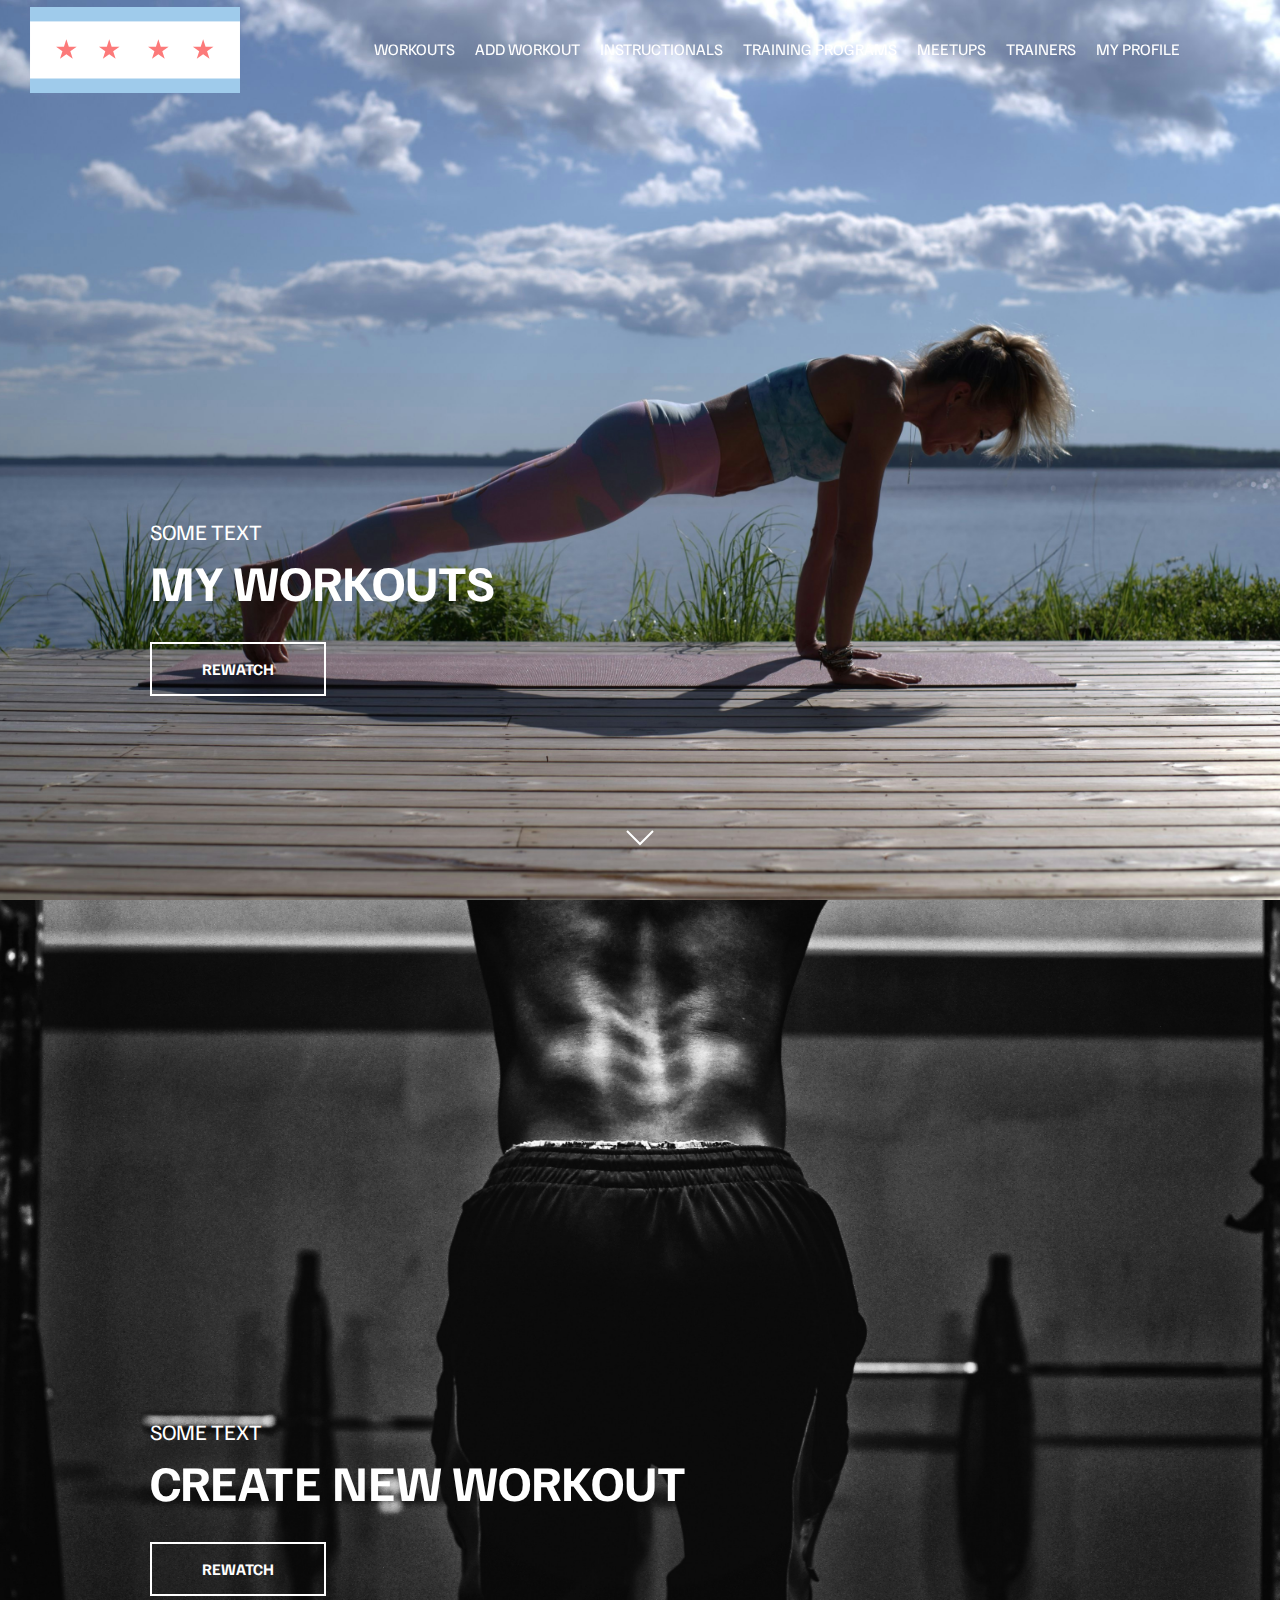
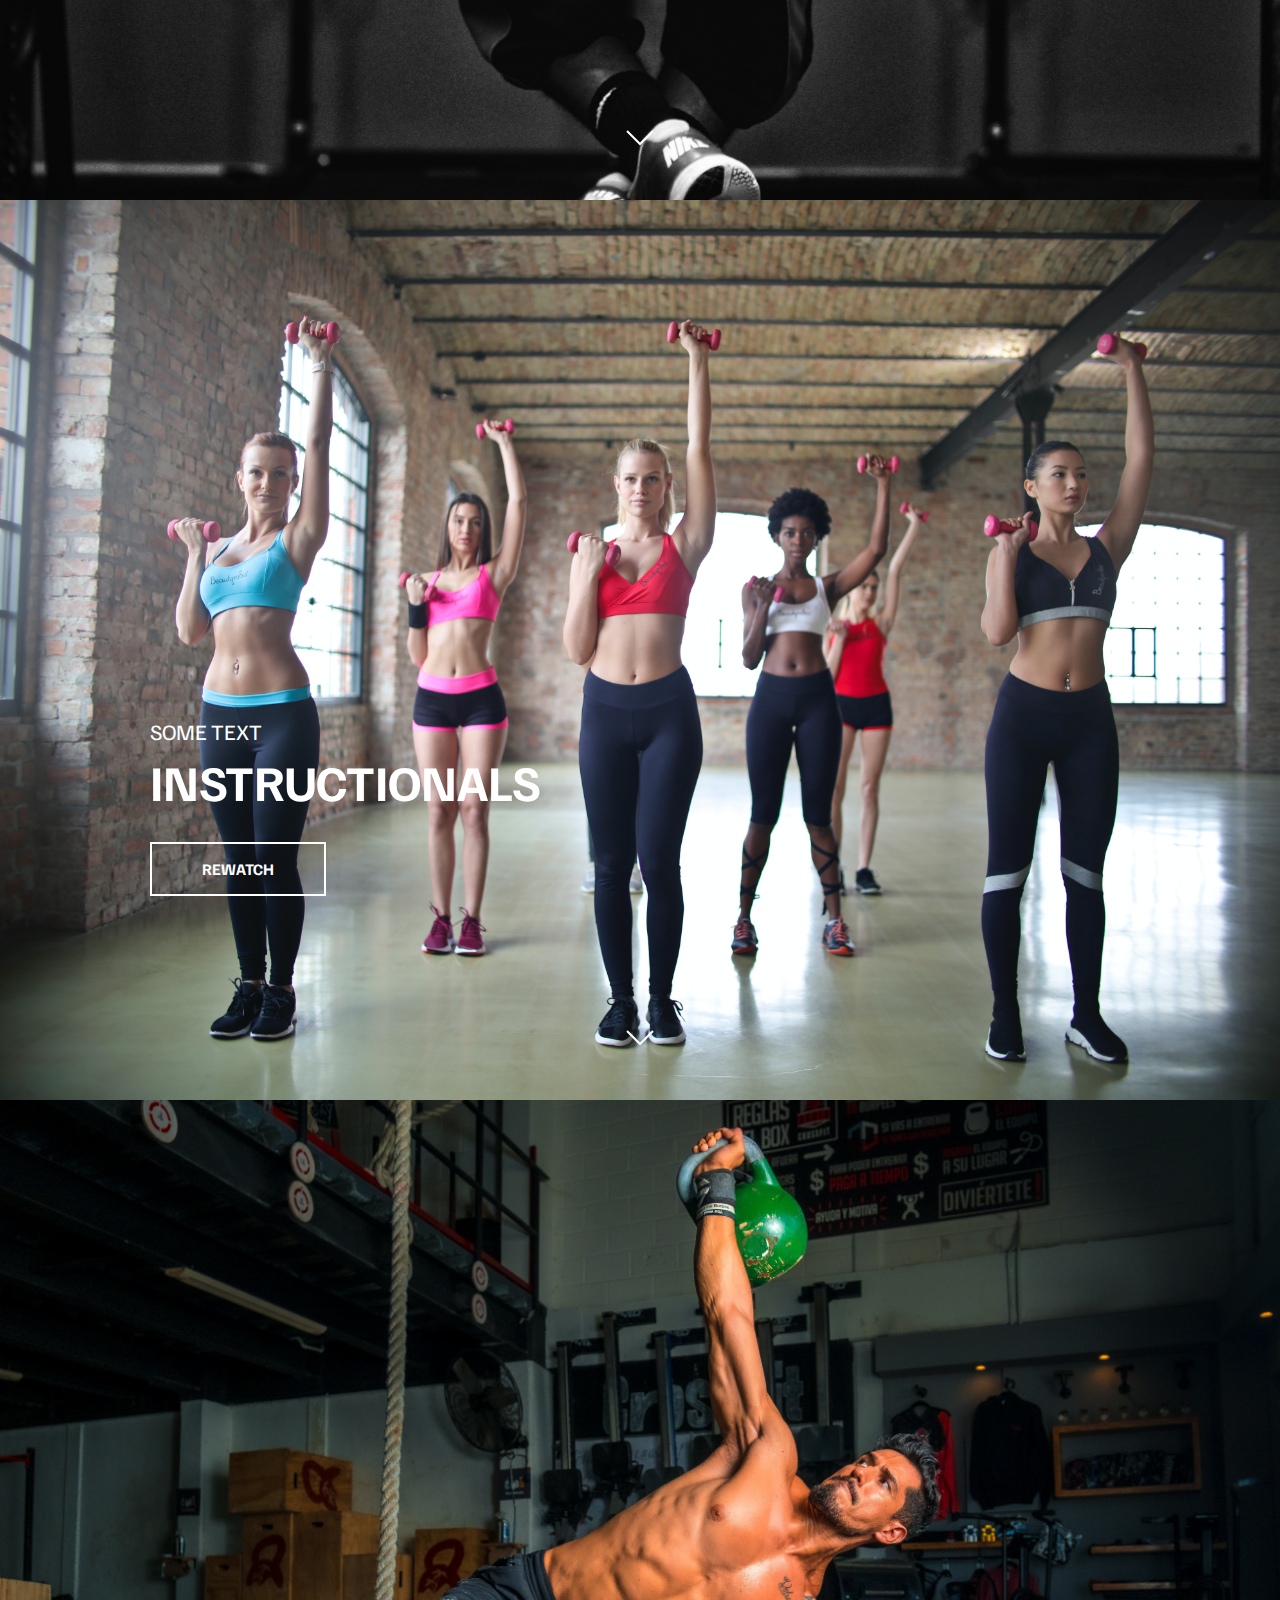
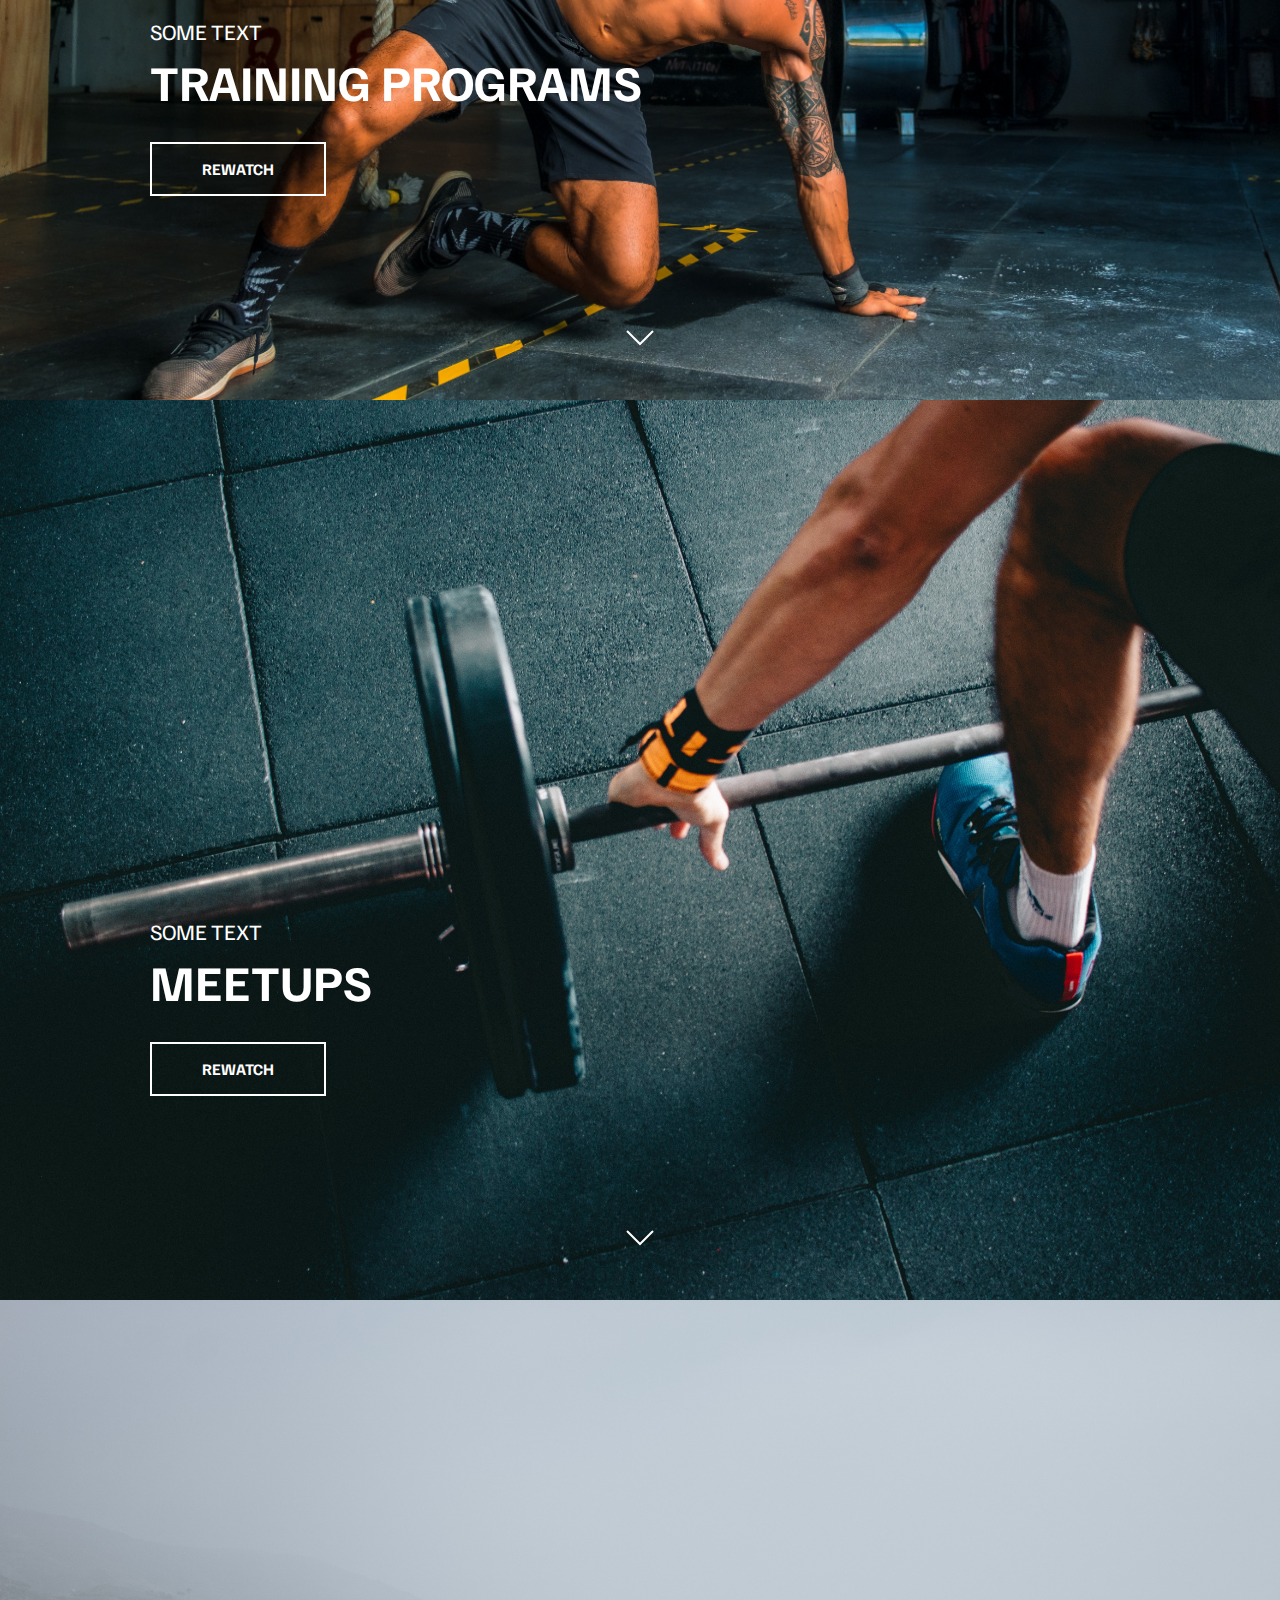
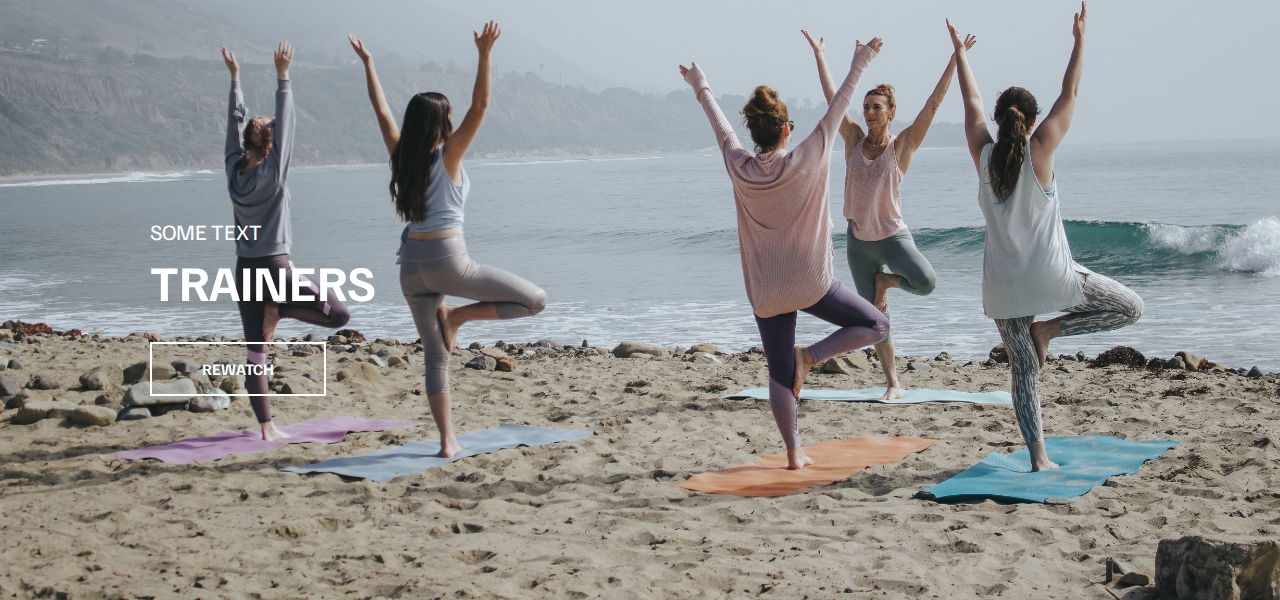
==== index.html @ b6c17e75 "Initial rendering" ====
<!DOCTYPE html>
<html lang="en">
<head>
    <meta charset="UTF-8">
    <meta name="viewport" content="width=device-width, initial-scale=1.0">
    <link rel="stylesheet" href="css/style.css" />
    <script src="js/script.js"></script>
    <title>Fit Friend</title>
</head>
<body>
    <header class="main-header">
        <div class="logo">
            <a href="index.html"></a>
                <img src="img/logo2.svg" alt="FitFriend" />
        </div>
        <nav class="desktop-main-menu">
            <ul>
                <li><a href="workouts.html">Workouts</a></li>
                <li><a href="create-workout.html">Add Workout</a></li>
                <li><a href="instruction.html">Instructionals</a></li>
                <li><a href="training-programs.html">Training Programs</a></li>
                <li><a href="meetups.html">Meetups</a></li>
                <li><a href="trainers.html">Trainers</a></li>
                <li><a href="profile.html">My Profile</a></li>
            </ul>
        </nav>
    </header>

    <!-- Section A -->
    <section class="section-a">
        <div class="section-inner">
            <h4>Some text</h4>
            <h2>My Workouts</h2>
            <a href="#" class="btn">
                <div class="hover"></div>
                <span>Rewatch</span>    
            </a>
        </div>

        <div class="scroll-arrow">
            <svg width="30px" height="20px">
                <path
                    stroke="#ffffff"
                    fill="none"
                    stroke-width="2px"
                    d="M2.000,5.000 L15.000,18.000 L28.000,5.000 "
                ></path>
            </svg>
        </div>
    </section>

    <section class="section-b">
        <div class="section-inner">
            <h4>Some text</h4>
            <h2>Create New Workout</h2>
            <a href="#" class="btn">
                <div class="hover"></div>
                <span>Rewatch</span>    
            </a>
        </div>

        <div class="scroll-arrow">
            <svg width="30px" height="20px">
                <path
                    stroke="#ffffff"
                    fill="none"
                    stroke-width="2px"
                    d="M2.000,5.000 L15.000,18.000 L28.000,5.000 "
                ></path>
            </svg>
        </div>
    </section>

    <section class="section-c">
        <div class="section-inner">
            <h4>Some text</h4>
            <h2>Instructionals</h2>
            <a href="#" class="btn">
                <div class="hover"></div>
                <span>Rewatch</span>    
            </a>
        </div>

        <div class="scroll-arrow">
            <svg width="30px" height="20px">
                <path
                    stroke="#ffffff"
                    fill="none"
                    stroke-width="2px"
                    d="M2.000,5.000 L15.000,18.000 L28.000,5.000 "
                ></path>
            </svg>
        </div>
    </section>

    <section class="section-d">
        <div class="section-inner">
            <h4>Some text</h4>
            <h2>Training Programs</h2>
            <a href="#" class="btn">
                <div class="hover"></div>
                <span>Rewatch</span>    
            </a>
        </div>

        <div class="scroll-arrow">
            <svg width="30px" height="20px">
                <path
                    stroke="#ffffff"
                    fill="none"
                    stroke-width="2px"
                    d="M2.000,5.000 L15.000,18.000 L28.000,5.000 "
                ></path>
            </svg>
        </div>
    </section>

    <section class="section-e">
        <div class="section-inner">
            <h4>Some text</h4>
            <h2>Meetups</h2>
            <a href="#" class="btn">
                <div class="hover"></div>
                <span>Rewatch</span>    
            </a>
        </div>

        <div class="scroll-arrow">
            <svg width="30px" height="20px">
                <path
                    stroke="#ffffff"
                    fill="none"
                    stroke-width="2px"
                    d="M2.000,5.000 L15.000,18.000 L28.000,5.000 "
                ></path>
            </svg>
        </div>
    </section>

    <section class="section-f">
        <div class="section-inner">
            <h4>Some text</h4>
            <h2>Trainers</h2>
            <a href="#" class="btn">
                <div class="hover"></div>
                <span>Rewatch</span>    
            </a>
        </div>
    </section>
</body>
</html>
---- css/style.css ----
@import url('https://fonts.googleapis.com/css2?family=Familjen+Grotesk:wght@400;600;700&family=Inter&display=swap');

*, *::before, *::after {
    margin: 0;
    padding: 0;
    box-sizing: border-box;
}


body {
    font-family: 'Familjen Grotesk', sans-serif;
    background: #000;
    color: #fff;
}

a {
    text-decoration: none;
    color: #fff;
}

ul {
    list-style: none;
}

.main-header {
    position: fixed;
    top: 0;
    left: 0;
    width: 100%;
    z-index: 3;
    display: flex;
    justify-content: space-between;
    align-items: center;
    text-transform: uppercase;
    height: 100px;
    padding: 0 30px;
}

.logo {
    width: 210px;
    height: auto;

}

.logo img {
    display: block;
    width: 100%;
    height: auto;
}

.desktop-main-menu {
    margin-right: 50px;
}

.desktop-main-menu ul {
    display: flex;

}

.desktop-main-menu li {
    position: relative;
    margin-right: 20px;
    padding-bottom: 2px;
}

.desktop-main-menu ul li a::after {
    content: '';
    position: absolute;
    bottom: 0;
    left: 0;
    width: 100%;
    height: 1px;
    background: #fff;
    transform: scaleX(0);
    transition: transform 0.6s cubic-bezier(0.19,1,0.22,1);
}

.desktop-main-menu ul li a:hover::after {
    transform: scaleX(1);
}

/* Sections */
section {
    position: relative;
    height: 100vh;
    background-position: center center;
    background-repeat: no-repeat;
    background-size: cover;
    text-transform: uppercase;
}

.section-inner {
    position: absolute;
    bottom: 200px;
    left: 150px;
    max-width: 560px;
}

.section-inner h4 {
    font-size: 22px;
    margin-bottom: 5px;
    font-weight: 300;
    animation: fadeInUp 0.5s ease-in-out;
}

.section-inner h2 {
    font-size: 50px;
    font-weight: 700;
    margin-bottom: 20px;
    animation: fadeInUp 0.5s ease-in-out 0.2s;
    animation-fill-mode: both; 
}

.section-inner a {
    animation: fadeInUp 0.5s ease-in-out 0.4s;
    animation-fill-mode: both;
}

/* Background Images */
.section-a {
    background-image: url('../img/beachworkout.jpg');
}
.section-b {
    background-image: url('../img/addworkout.jpg');
}
.section-c {
    background-image: url('../img/groupworkout.jpg');
}
.section-d {
    background-image: url('../img/instructionals.jpg');
}
.section-e {
    background-image: url('../img/createworkout.jpg');
}
.section-f {
    background-image: url('../img/meetups.jpg');
}

.btn {
    position: relative;
    display: inline-block;
    cursor: pointer;
    text-align: center;
    min-width: 130px;
    padding: 15px 50px;
    margin-top: 10px;
    border: 2px solid #fff;
    text-transform: uppercase;
    font-weight: bold;
    overflow: hidden;
    z-index: 2;
}

.btn:hover span {
    color: #000;
}

.btn .hover {
    position: absolute;
    top: 0;
    left: 0;
    width: 100%;
    height: 100%;
    background-color: #fff;
    color: #000;
    z-index: -1;
    transform: translateY(100%);
    transition: transform 0.6s cubic-bezier(0.19,1,0.22,1);
}

.btn:hover .hover {
    transform: translateY(0);
}

.scroll-arrow {
    position: absolute;
    bottom: 50px;
    left: 50%;
    transform: translateX(-50%);
    animation: fadeBounce 5s infinite;
}

/* Animations */

@keyframes fadeInUp {
    0% {
        opacity: 0;
        transform: translateY(140px);
    }

    100% {
        opacity: 1;
        transform: translateY(0);

    }
}

@keyframes fadeBounce {
    0%,
    20%,
    50%,
    80%,
    100% {
        opacity: 0;
        transform: translateY(-20px);
    }

    40% {
        opacity: 1;
        transform: translateY(0);
    }
}
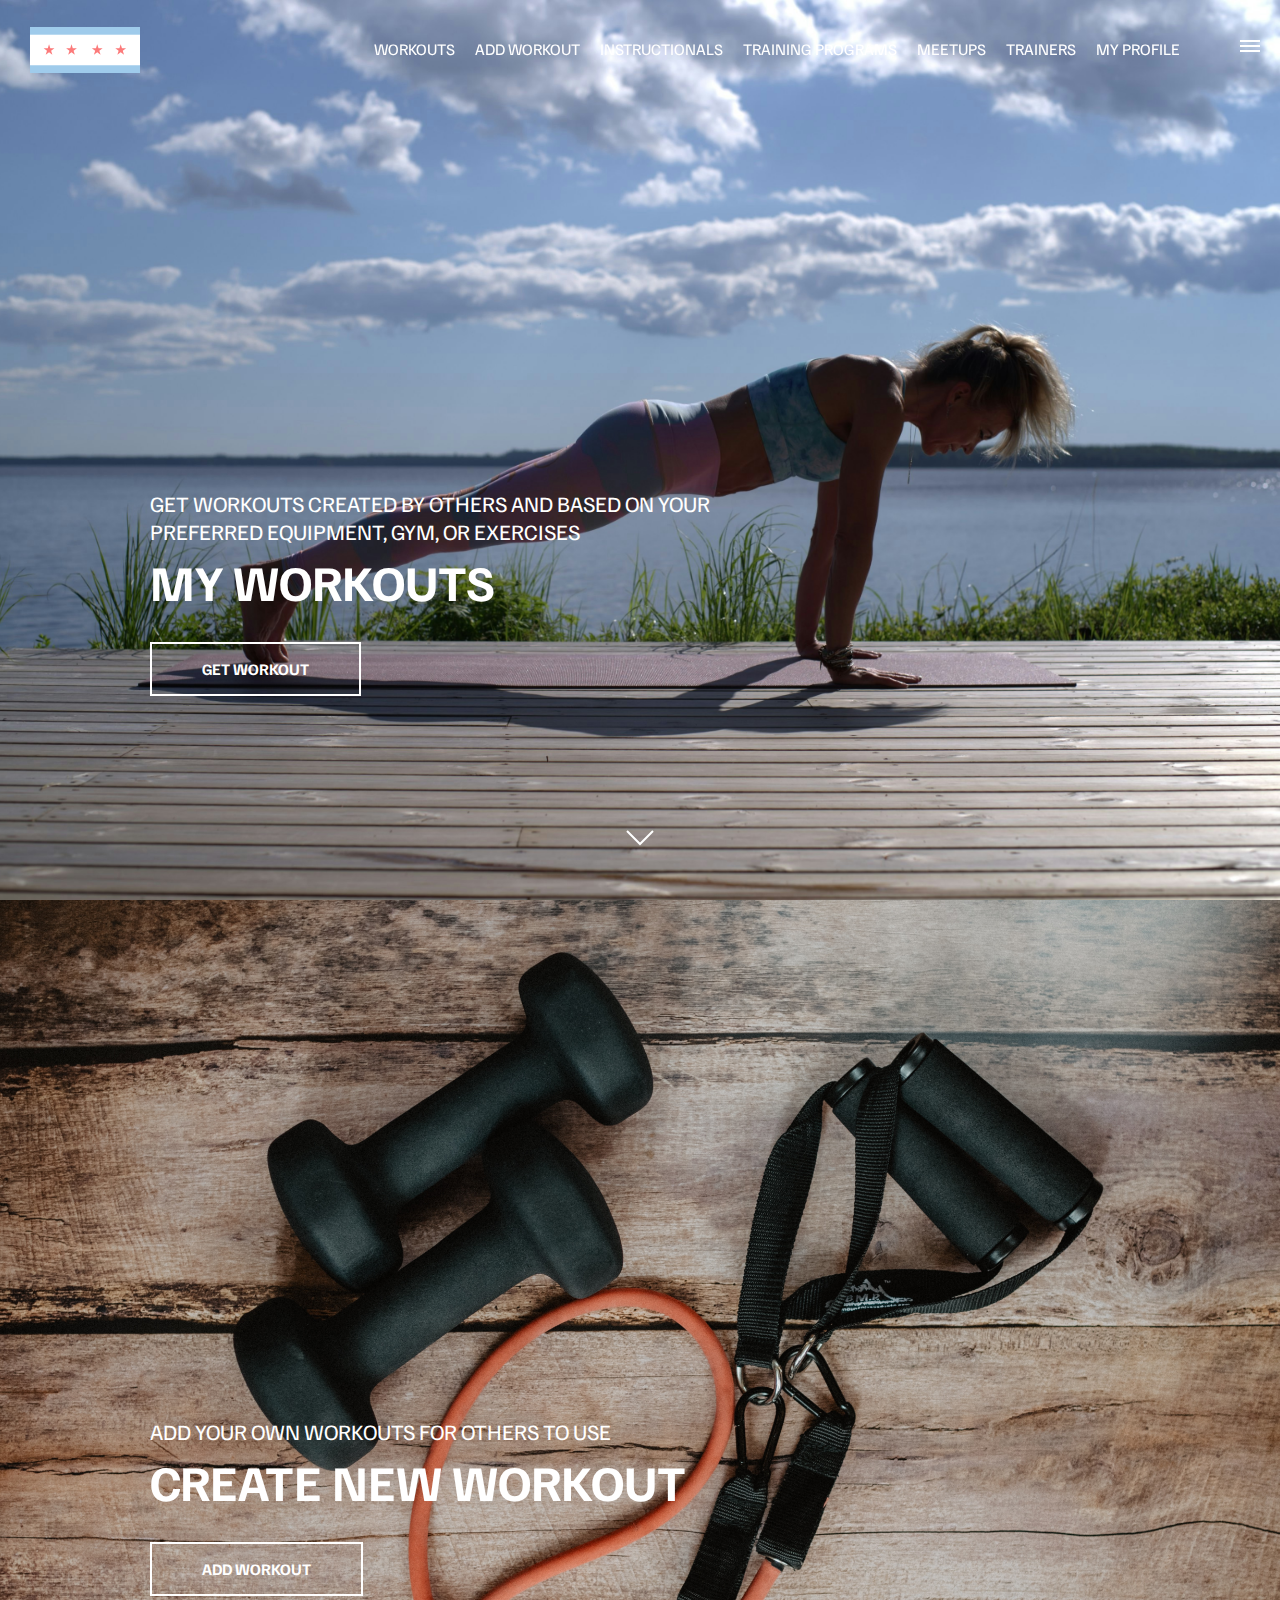
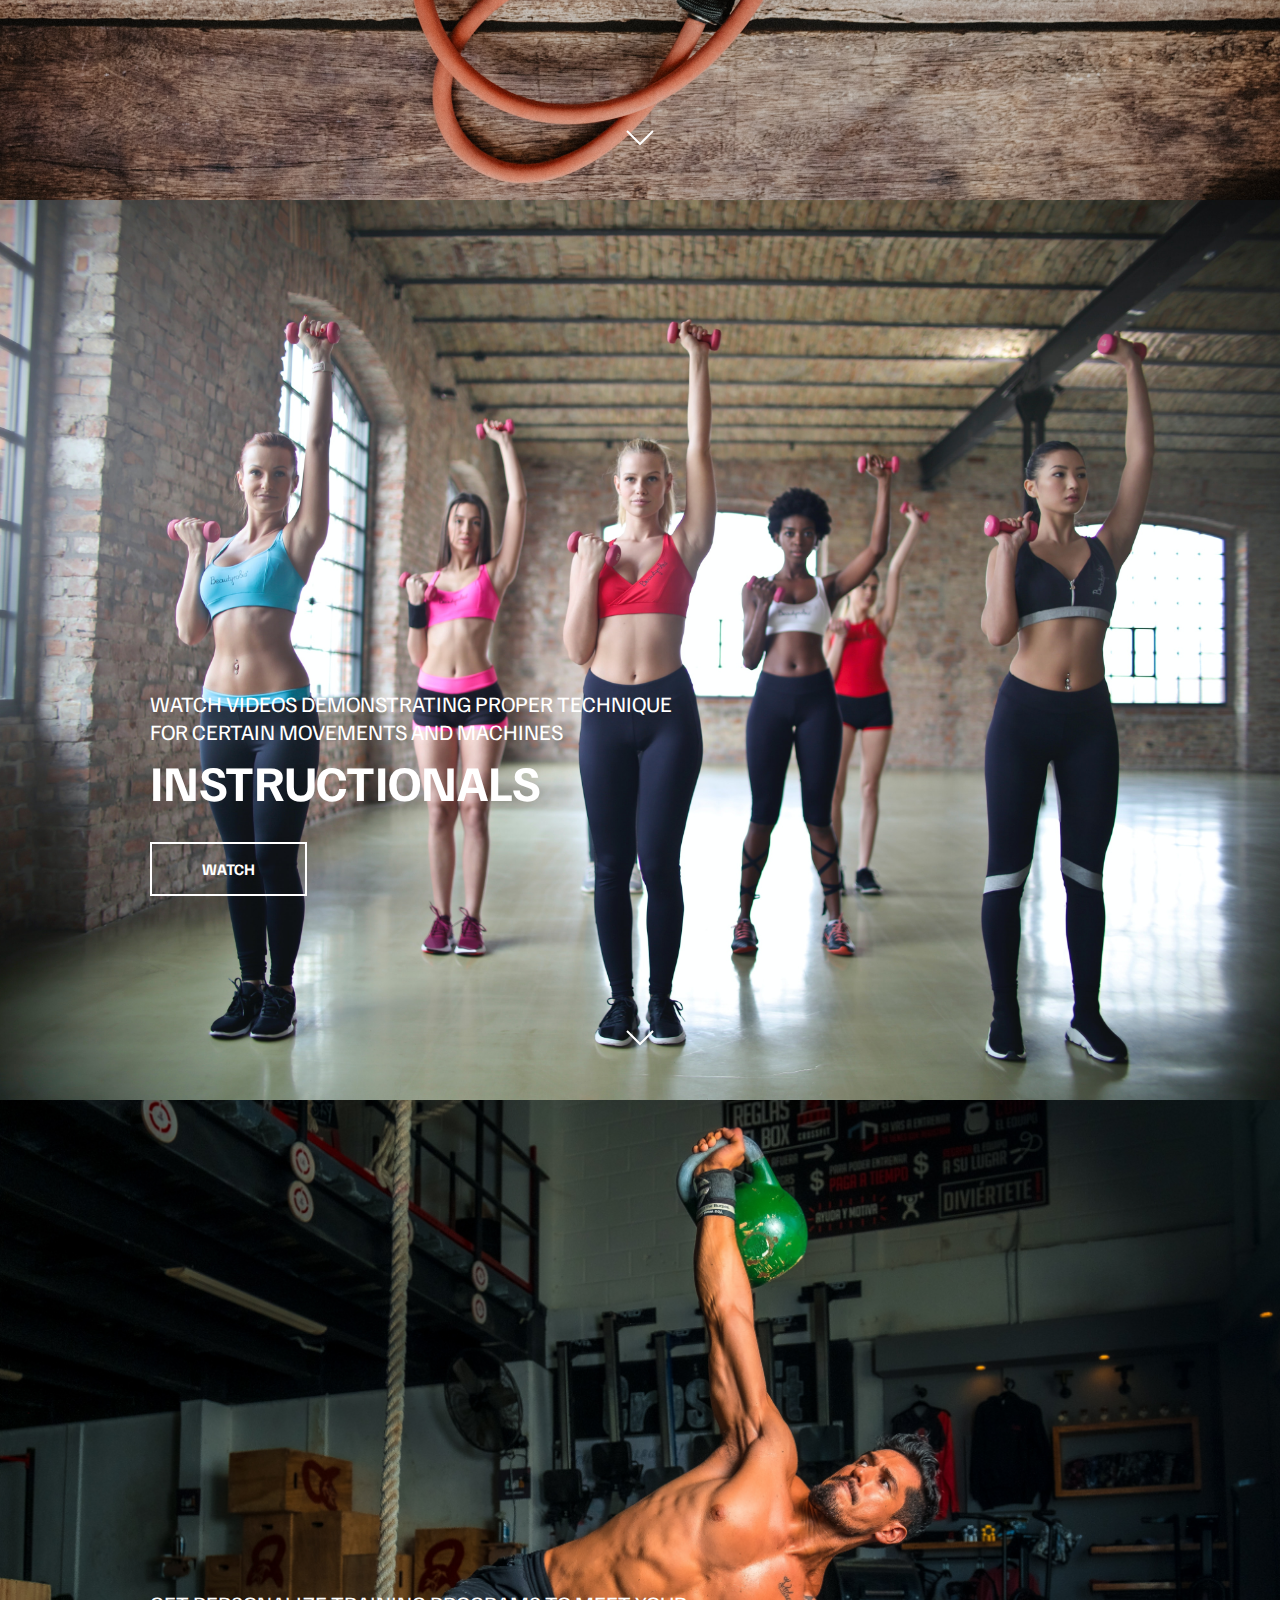
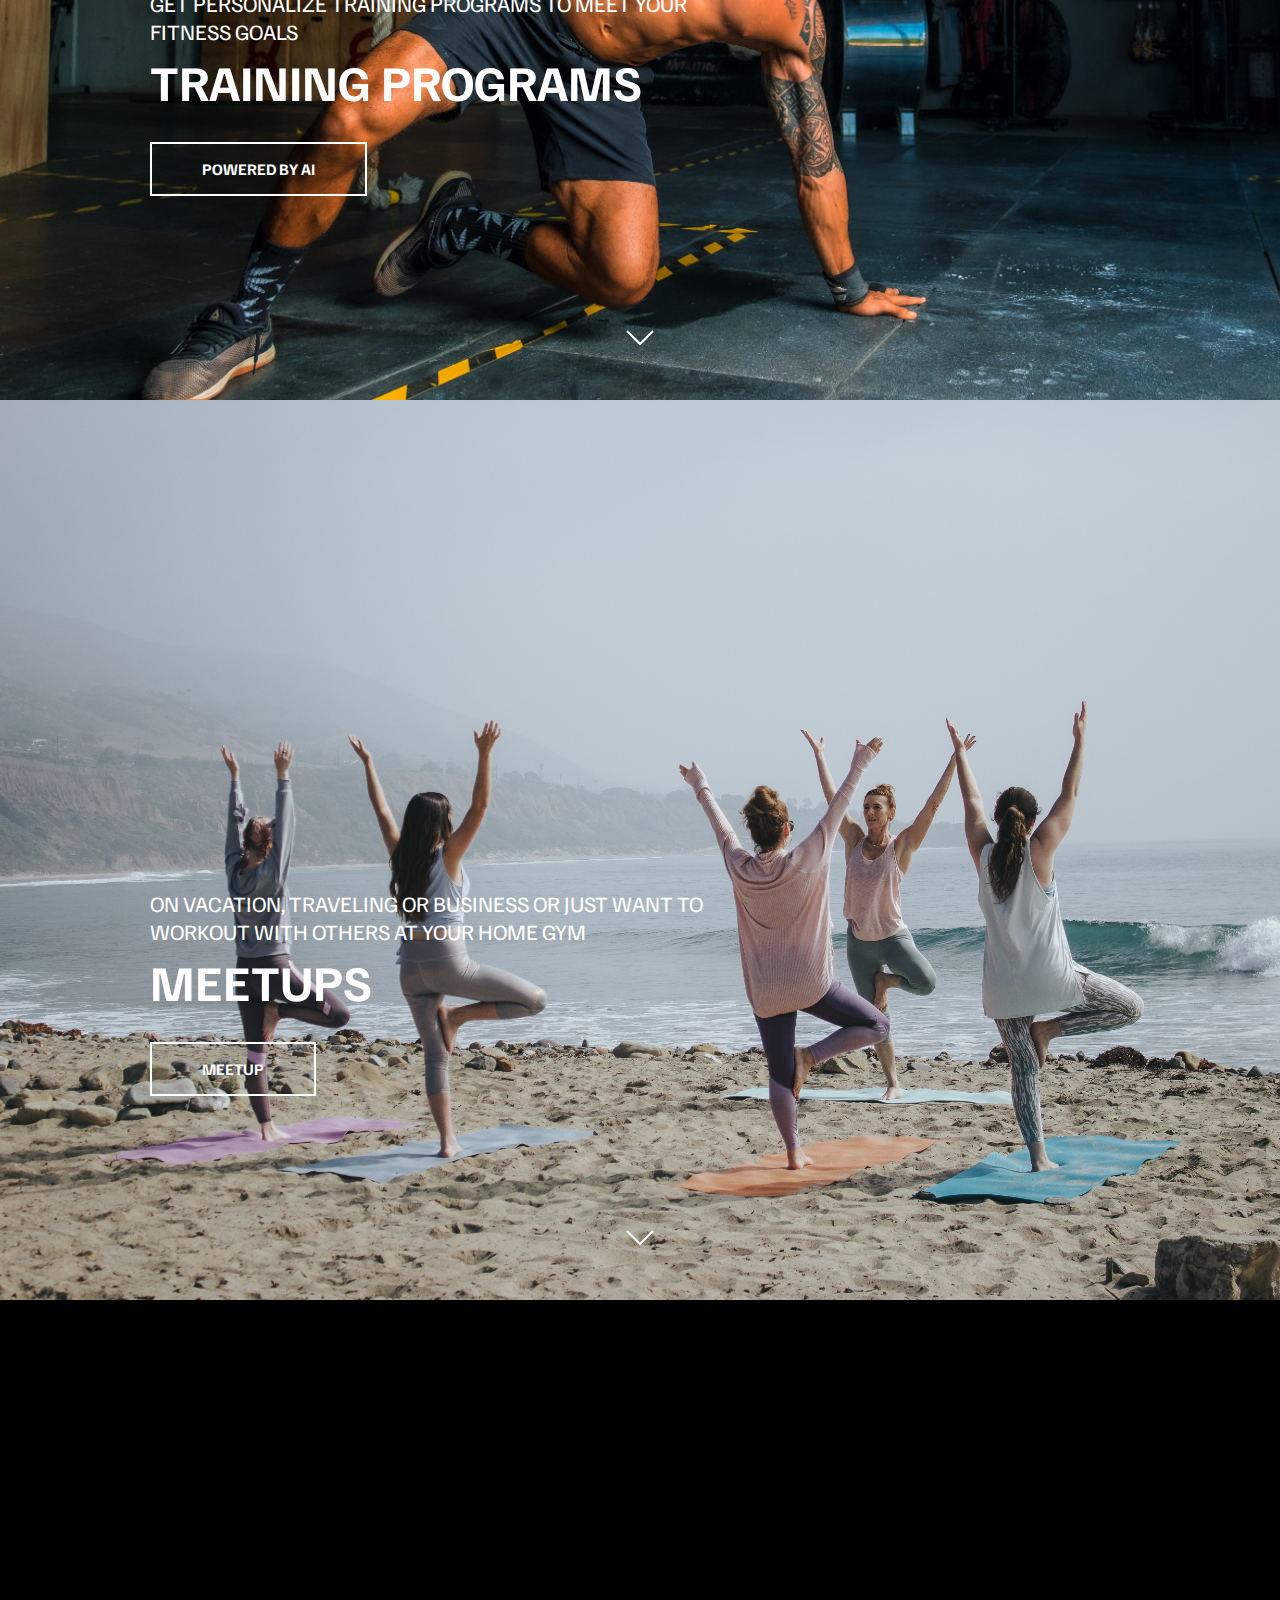
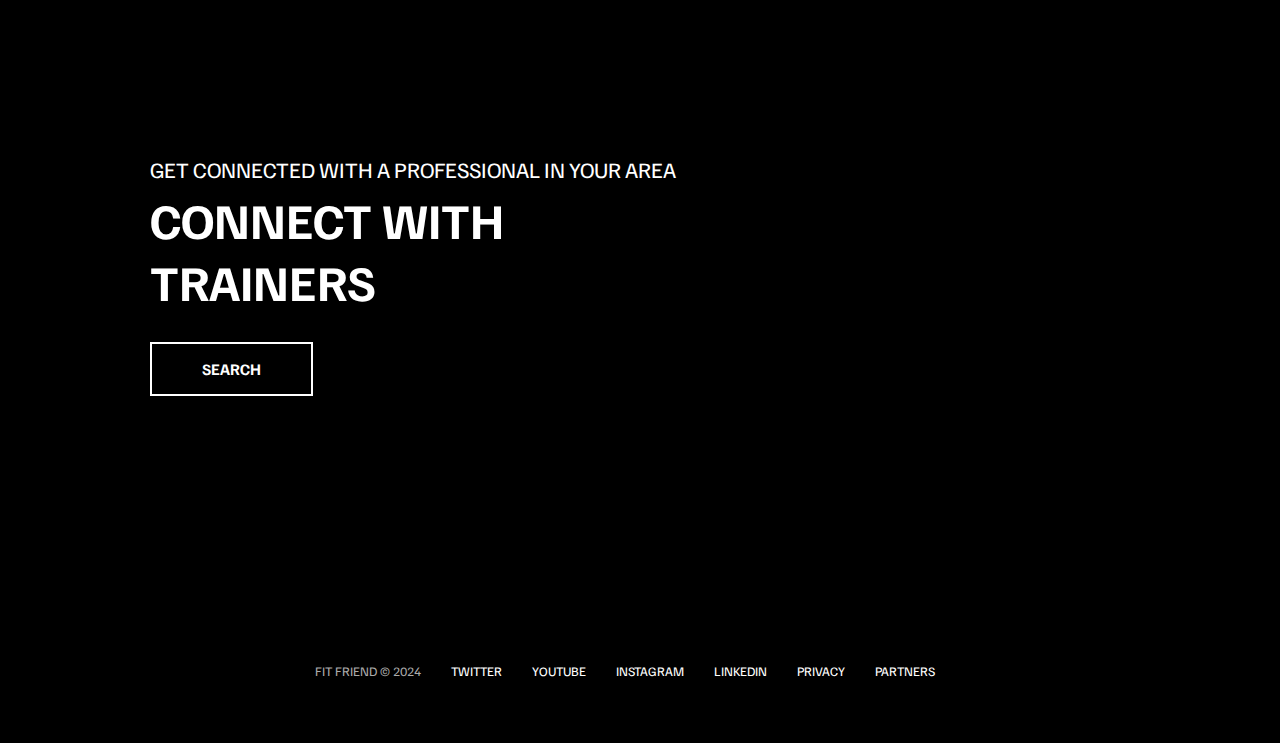
==== commit 24846c48: "Updated pages and styling" ====
--- a/index.html
+++ b/index.html
@@ -4,10 +4,28 @@
     <meta charset="UTF-8">
     <meta name="viewport" content="width=device-width, initial-scale=1.0">
     <link rel="stylesheet" href="css/style.css" />
-    <script src="js/script.js"></script>
+    <script src="js/script.js" defer></script>
     <title>Fit Friend</title>
 </head>
 <body>
+    <div id="overlay"></div>
+    <div id="mobile-menu" class="mobile-main-menu">
+        <ul>
+            <li><a href="#">About</a></li>
+            <li><a href="#">Contact</a></li>
+            <li><a href="#">Careers</a></li>
+            <li><a href="#">Mission</a></li>
+            <li><a href="#">Shop</a></li>
+
+            <li class="mobile-only"><a href="workouts.html">Workouts</a></li>
+            <li class="mobile-only"><a href="create-workout.html">Add Workout</a></li>
+            <li class="mobile-only"><a href="instruction.html">Instructionals</a></li>
+            <li class="mobile-only"><a href="training-programs.html">Training Programs</a></li>
+            <li class="mobile-only"><a href="meetups.html">Meetups</a></li>
+            <li class="mobile-only"><a href="trainers.html">Trainers</a></li>
+            <li class="mobile-only"><a href="profile.html">My Profile</a></li>
+        </ul>
+    </div>
     <header class="main-header">
         <div class="logo">
             <a href="index.html"></a>
@@ -26,14 +44,21 @@
         </nav>
     </header>
 
+    <!-- Hamburger Menu -->
+    <button id="menu-btn" class="hamburger" type="button">
+        <span class="hamburger-top"></span>
+        <span class="hamburger-middle"></span>
+        <span class="hamburger-bottom"></span>
+    </button>
+
     <!-- Section A -->
     <section class="section-a">
         <div class="section-inner">
-            <h4>Some text</h4>
+            <h4>Get workouts created by others and based on your preferred equipment, gym, or exercises</h4>
             <h2>My Workouts</h2>
             <a href="#" class="btn">
                 <div class="hover"></div>
-                <span>Rewatch</span>    
+                <span>Get Workout</span>    
             </a>
         </div>
 
@@ -51,11 +76,11 @@
 
     <section class="section-b">
         <div class="section-inner">
-            <h4>Some text</h4>
+            <h4>Add your own workouts for others to use</h4>
             <h2>Create New Workout</h2>
             <a href="#" class="btn">
                 <div class="hover"></div>
-                <span>Rewatch</span>    
+                <span>Add Workout</span>    
             </a>
         </div>
 
@@ -73,11 +98,11 @@
 
     <section class="section-c">
         <div class="section-inner">
-            <h4>Some text</h4>
+            <h4>Watch videos demonstrating proper technique for certain movements and machines</h4>
             <h2>Instructionals</h2>
             <a href="#" class="btn">
                 <div class="hover"></div>
-                <span>Rewatch</span>    
+                <span>Watch</span>    
             </a>
         </div>
 
@@ -95,11 +120,11 @@
 
     <section class="section-d">
         <div class="section-inner">
-            <h4>Some text</h4>
+            <h4>Get personalize training programs to meet your fitness goals</h4>
             <h2>Training Programs</h2>
             <a href="#" class="btn">
                 <div class="hover"></div>
-                <span>Rewatch</span>    
+                <span>Powered by AI</span>    
             </a>
         </div>
 
@@ -117,11 +142,11 @@
 
     <section class="section-e">
         <div class="section-inner">
-            <h4>Some text</h4>
+            <h4>On vacation, traveling or business or just want to workout with others at your home gym</h4>
             <h2>Meetups</h2>
             <a href="#" class="btn">
                 <div class="hover"></div>
-                <span>Rewatch</span>    
+                <span>Meetup</span>    
             </a>
         </div>
 
@@ -139,13 +164,25 @@
 
     <section class="section-f">
         <div class="section-inner">
-            <h4>Some text</h4>
-            <h2>Trainers</h2>
+            <h4>Get connected with a professional in your area</h4>
+            <h2>Connect with Trainers</h2>
             <a href="#" class="btn">
                 <div class="hover"></div>
-                <span>Rewatch</span>    
+                <span>Search</span>    
             </a>
         </div>
     </section>
+
+    <footer>
+        <ul>
+            <li>Fit Friend &copy; 2024</li>
+            <li><a href="#">Twitter</a></li>
+            <li><a href="#">YouTube</a></li>
+            <li><a href="#">Instagram</a></li>
+            <li><a href="#">LinkedIn</a></li>
+            <li><a href="#">Privacy</a></li>
+            <li><a href="#">Partners</a></li>
+        </ul>
+    </footer>
 </body>
 </html>--- a/css/style.css
+++ b/css/style.css
@@ -37,9 +37,8 @@
 }
 
 .logo {
-    width: 210px;
+    width: 110px;
     height: auto;
-
 }
 
 .logo img {
@@ -54,7 +53,6 @@
 
 .desktop-main-menu ul {
     display: flex;
-
 }
 
 .desktop-main-menu li {
@@ -121,7 +119,7 @@
     background-image: url('../img/beachworkout.jpg');
 }
 .section-b {
-    background-image: url('../img/addworkout.jpg');
+    background-image: url('../img/exercises.jpg');
 }
 .section-c {
     background-image: url('../img/groupworkout.jpg');
@@ -130,10 +128,10 @@
     background-image: url('../img/instructionals.jpg');
 }
 .section-e {
-    background-image: url('../img/createworkout.jpg');
+    background-image: url('../img/meetups.jpg');
 }
 .section-f {
-    background-image: url('../img/meetups.jpg');
+    background-image: url('../img/trainers.jpg');
 }
 
 .btn {
@@ -180,6 +178,153 @@
     animation: fadeBounce 5s infinite;
 }
 
+/* Footer */
+footer {
+    position: relative;
+    padding: 55px 0;
+}
+
+footer ul {
+    display: flex;
+    justify-content: center;
+    align-items: center;
+    flex-wrap: wrap;
+}
+
+footer ul li {
+    margin-right: 30px;
+    color: #aaa;
+    text-transform: uppercase;
+    font-size: 13px;
+    line-height: 2.5;
+}
+
+footer ul li a{
+    color: #fff;
+    transition: color 0.6s;
+}
+
+footer ul li a:hover {
+    color: #aaa;
+}
+
+/*Hamburger Menu */
+
+.hamburger {
+    position: fixed;
+    top: 40px;
+    right: 20px;
+    z-index: 10;
+    cursor: pointer;
+    width: 20px;
+    height: 20px;
+    background: none;
+    border: none;
+}
+
+.hamburger-top,
+.hamburger-middle,
+.hamburger-bottom {
+    position: absolute;
+    width: 20px;
+    height: 2px;
+    top: 0;
+    left: 0;
+    background: #fff;
+    transition: all 0.5s;
+}
+
+.hamburger-middle {
+    transform: translateY(5px);
+}
+
+.hamburger-bottom {
+    transform: translateY(10px);
+}
+
+/* Transition hamburger to X when open */
+.open {
+    transform: rotate(90deg);
+} 
+
+.open .hamburger-top {
+    transform: rotate(45deg) translateY(6px) translateX(6px);
+}
+
+.open .hamburger-middle {
+    display: none;
+}
+
+.open .hamburger-bottom {
+    transform: rotate(-45deg) translateY(6px) translateX(-6px);
+}
+
+.overlay-show {
+    position: fixed;
+    top: 0;
+    left: 0;
+    width: 100%;
+    height: 100%;
+    background-color: rgba(0,0,0,0.5);
+    z-index: 3;
+}
+
+.stop-scrolling {
+    overflow: hidden;
+}
+
+.mobile-only {
+    display: none;
+}
+
+.mobile-main-menu {
+    position: fixed;
+    top: 0;
+    right: 0;
+    width: 350px;
+    height: 100%;
+    z-index: 4;
+    background: #000;
+    display: flex;
+    align-items: center;
+    justify-content: center;
+    transform: translateX(100%);
+    transition: transform 0.6s cubic-bezier(0.19,1,0.22,1);
+}
+
+/*Bring Menu from right */
+.show-menu {
+    transform: translateX(0);
+}
+
+.mobile-main-menu ul {
+    display: flex;
+    flex-direction: column;
+    align-items: end;
+    justify-content: center;
+    padding: 50px;
+    width: 100%;
+}
+
+.mobile-main-menu ul li {
+    margin-bottom: 20px;
+    font-size: 18px;
+    text-transform: uppercase;
+    border-bottom: 1px #555 solid;
+    width: 100%;
+    text-align: right;
+    padding-bottom: 8px;
+}
+
+.mobile-main-menu ul li a {
+    color: #fff;
+    transition: color 0.6s;
+}
+
+.mobile-main-menu ul li a:hover {
+    color: #aaa;
+}
+
 /* Animations */
 
 @keyframes fadeInUp {
@@ -209,4 +354,44 @@
         opacity: 1;
         transform: translateY(0);
     }
+}
+
+/* Media Queries */
+
+@media(max-width: 960px) {
+    /* Hide Desktop Menu */
+    .desktop-main-menu {
+        display: none;
+    }
+
+    .mobile-only {
+        display: block;
+    }
+}
+
+@media(max-width: 600px) {
+    .section-inner {
+        bottom: 75px;
+        left: 20px;
+    }
+
+    .section-inner h2 {
+        font-size: 40px;
+    }
+
+    .footer ul li:first-child {
+        position: absolute;
+        top: 30px;
+        left: 50%;
+        transform: translate(-50%, -50%);
+    }
+
+    footer ul li {
+        margin-right: 15px;
+    }
+
+    .logo {
+        width: 150px;
+        margin: auto;
+    }
 }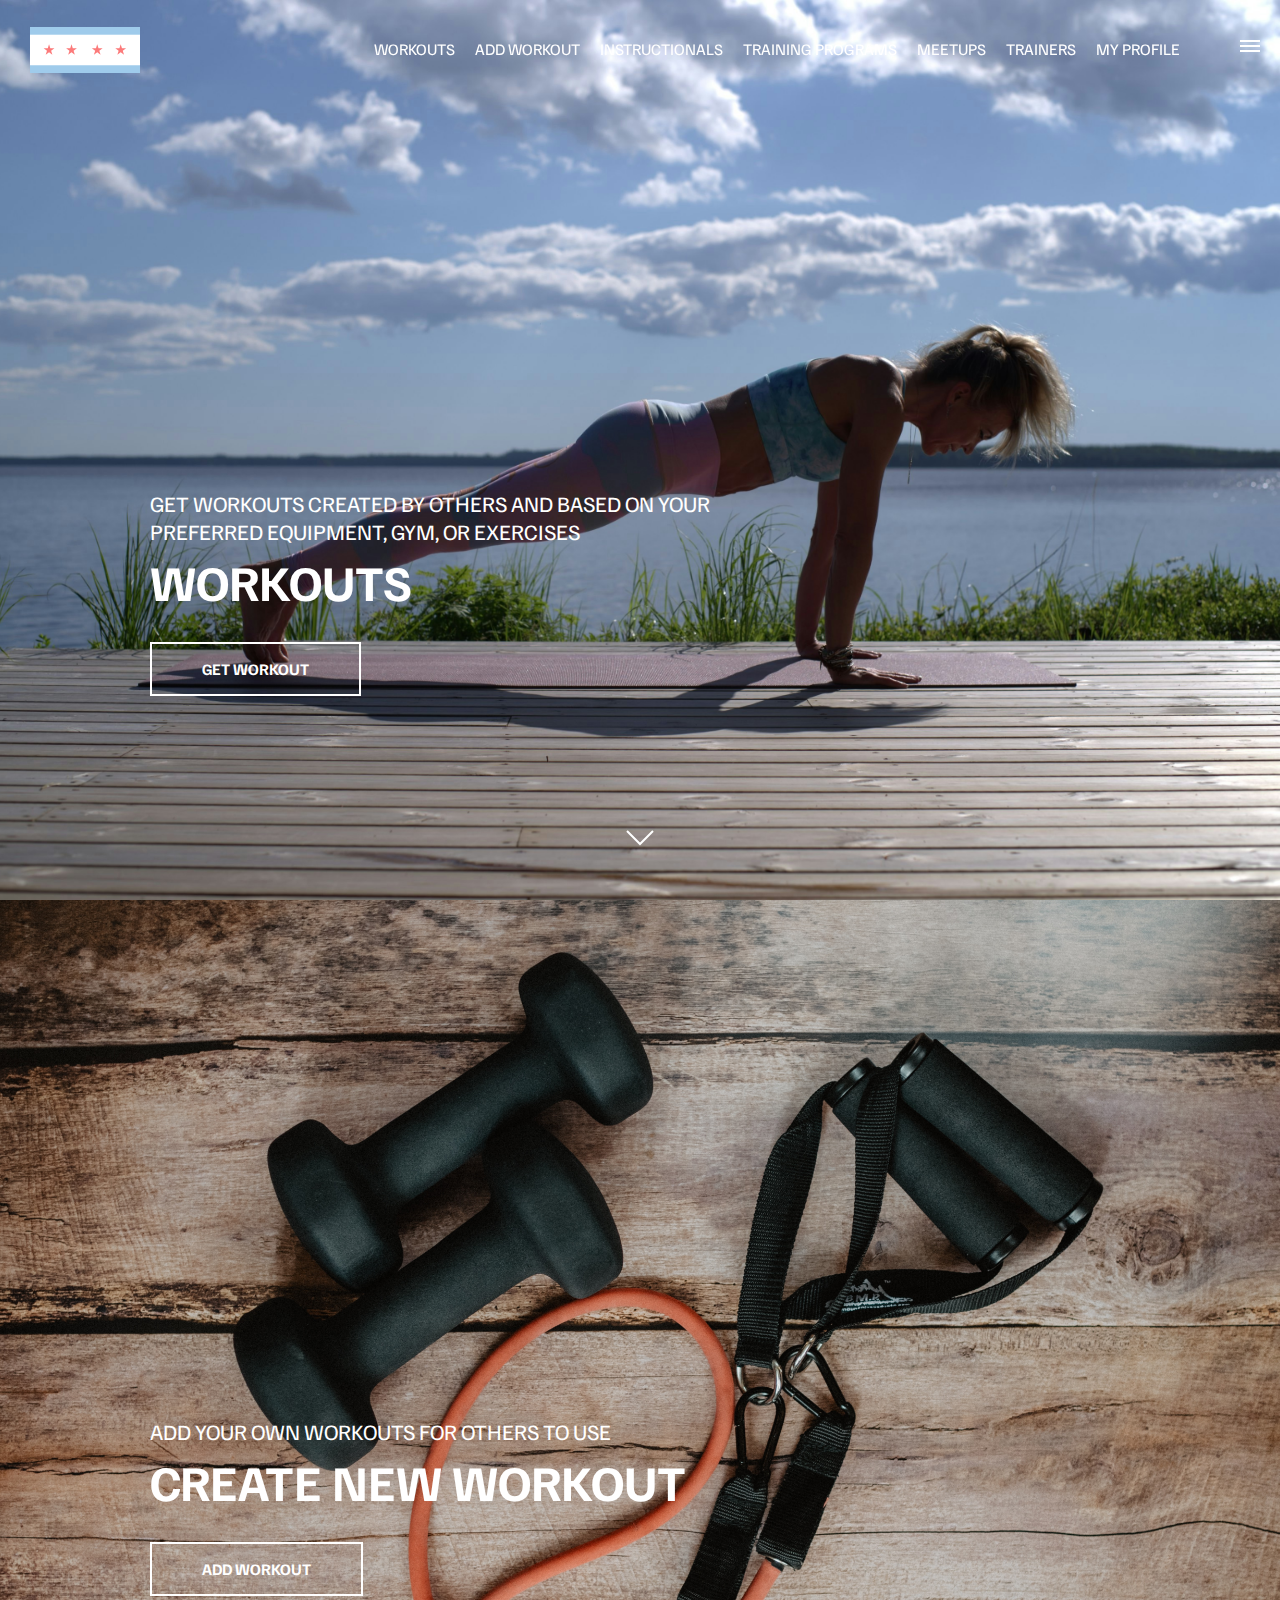
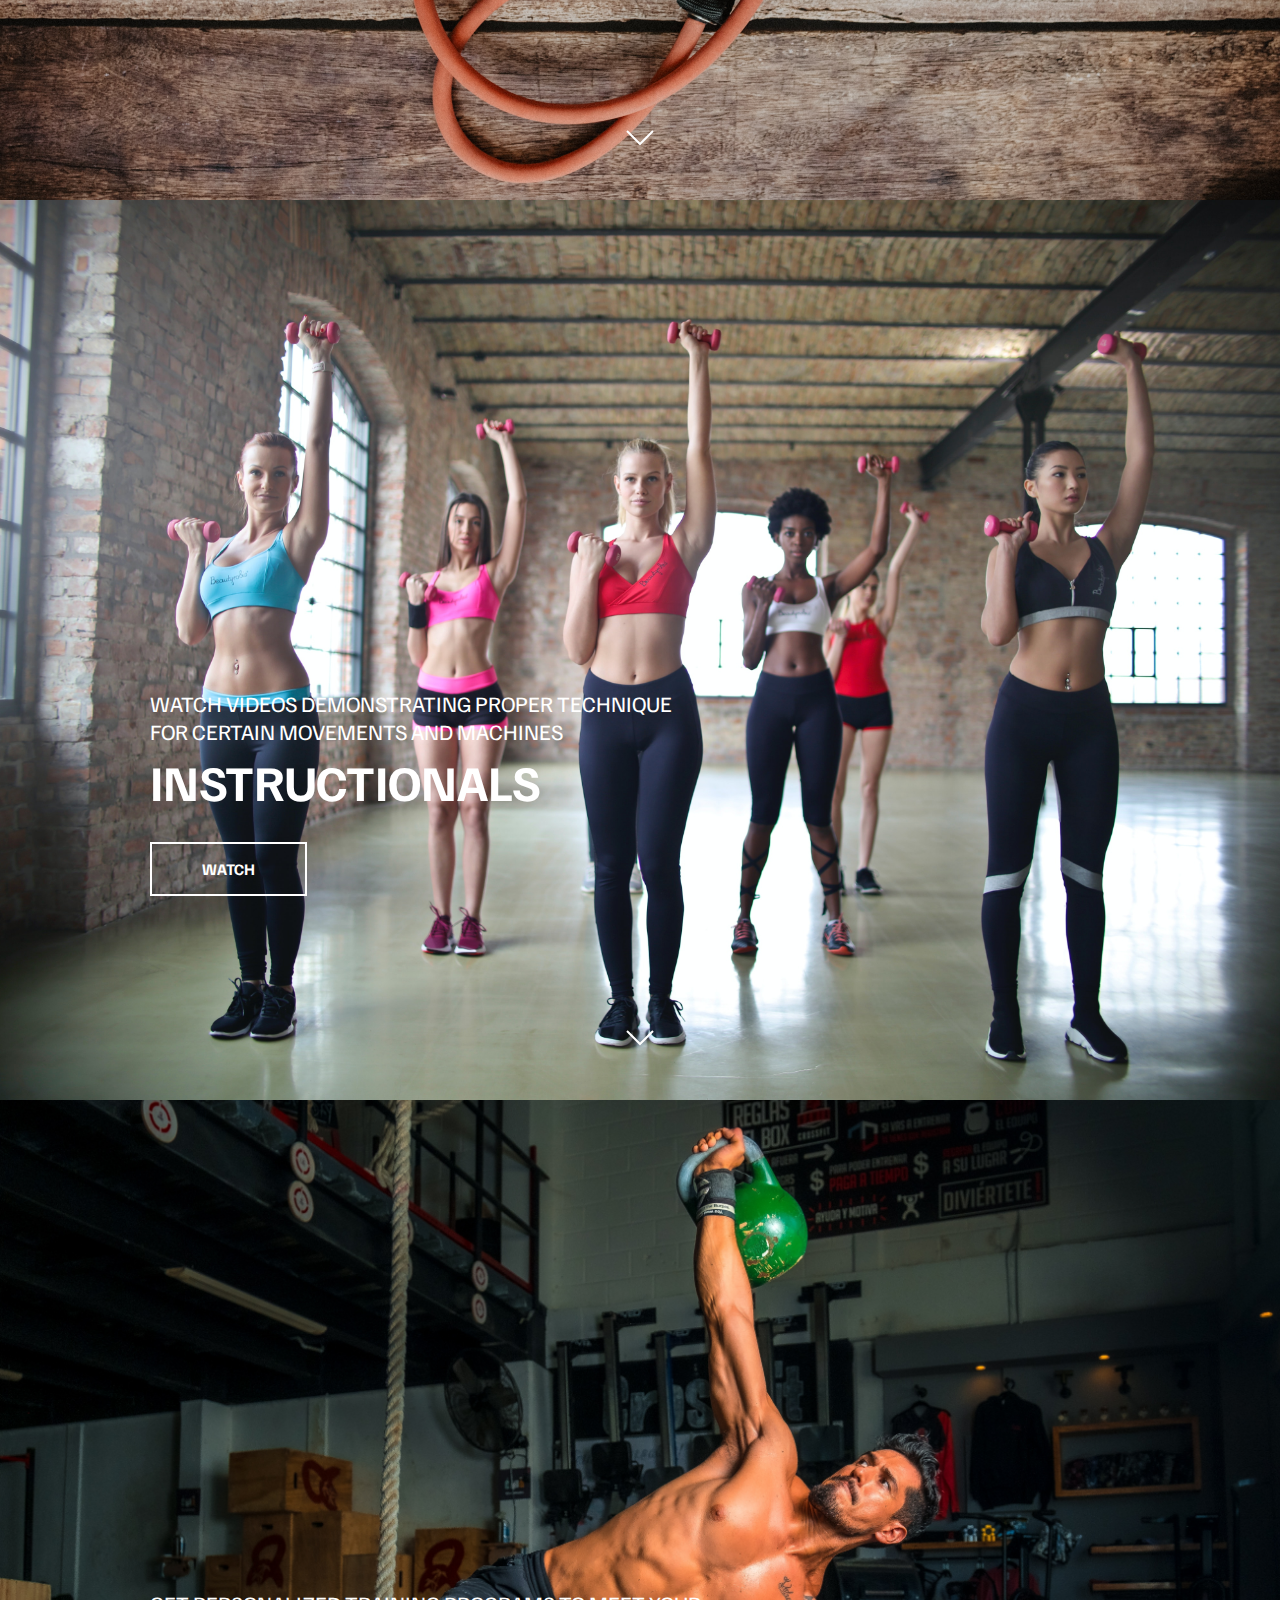
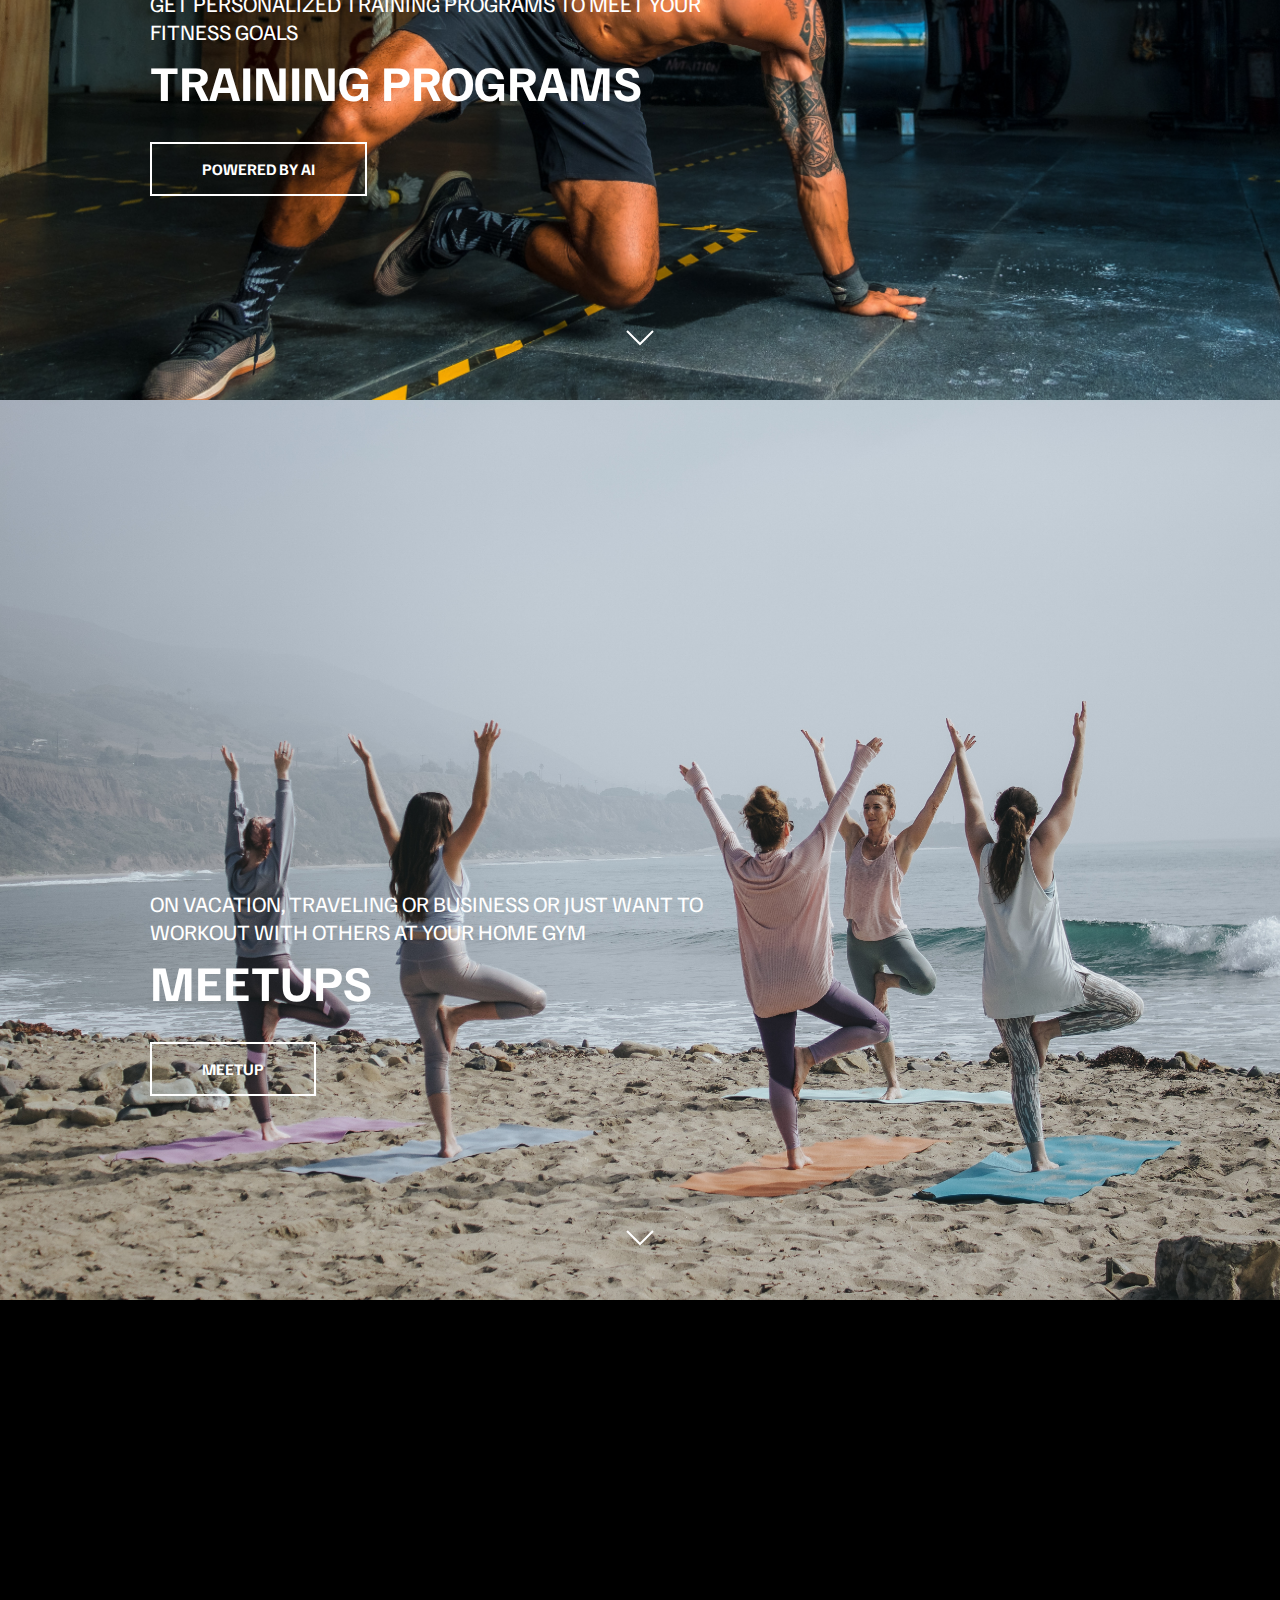
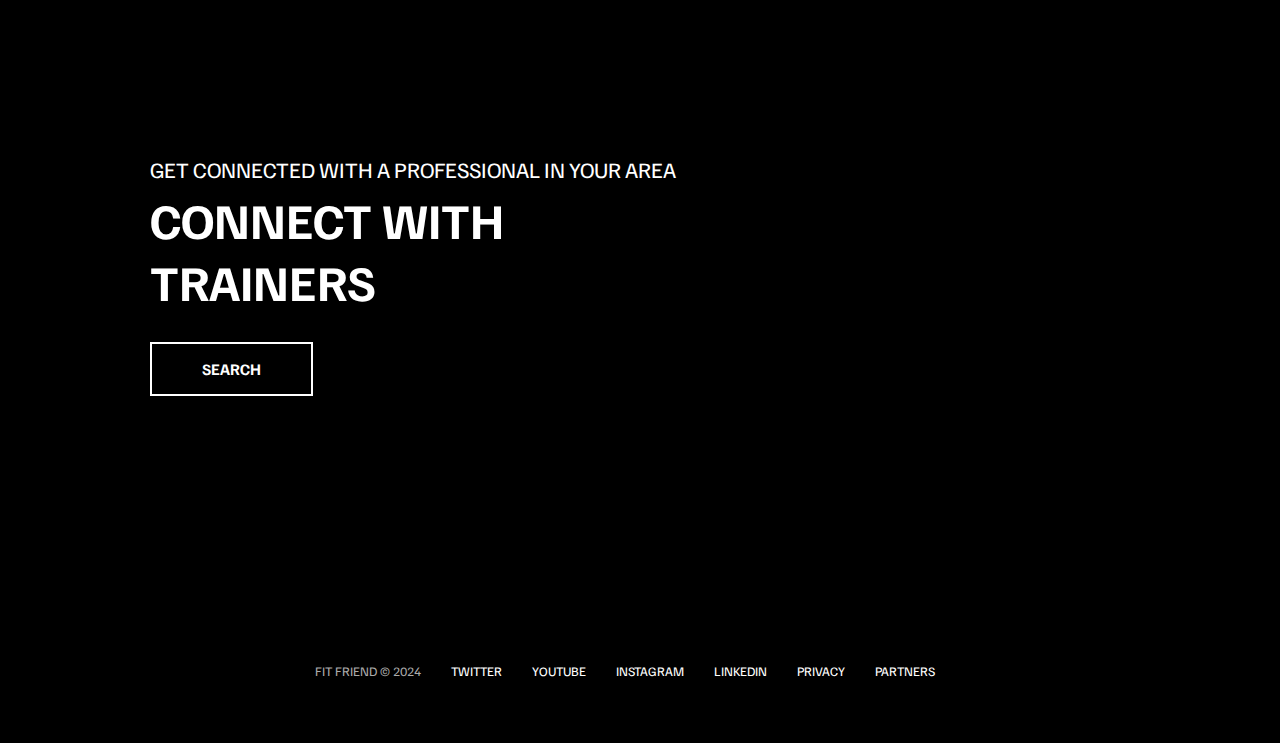
==== commit 9246b5d9: "edit grammer" ====
--- a/index.html
+++ b/index.html
@@ -55,7 +55,7 @@
     <section class="section-a">
         <div class="section-inner">
             <h4>Get workouts created by others and based on your preferred equipment, gym, or exercises</h4>
-            <h2>My Workouts</h2>
+            <h2>Workouts</h2>
             <a href="#" class="btn">
                 <div class="hover"></div>
                 <span>Get Workout</span>    
@@ -120,7 +120,7 @@
 
     <section class="section-d">
         <div class="section-inner">
-            <h4>Get personalize training programs to meet your fitness goals</h4>
+            <h4>Get personalized training programs to meet your fitness goals</h4>
             <h2>Training Programs</h2>
             <a href="#" class="btn">
                 <div class="hover"></div>
